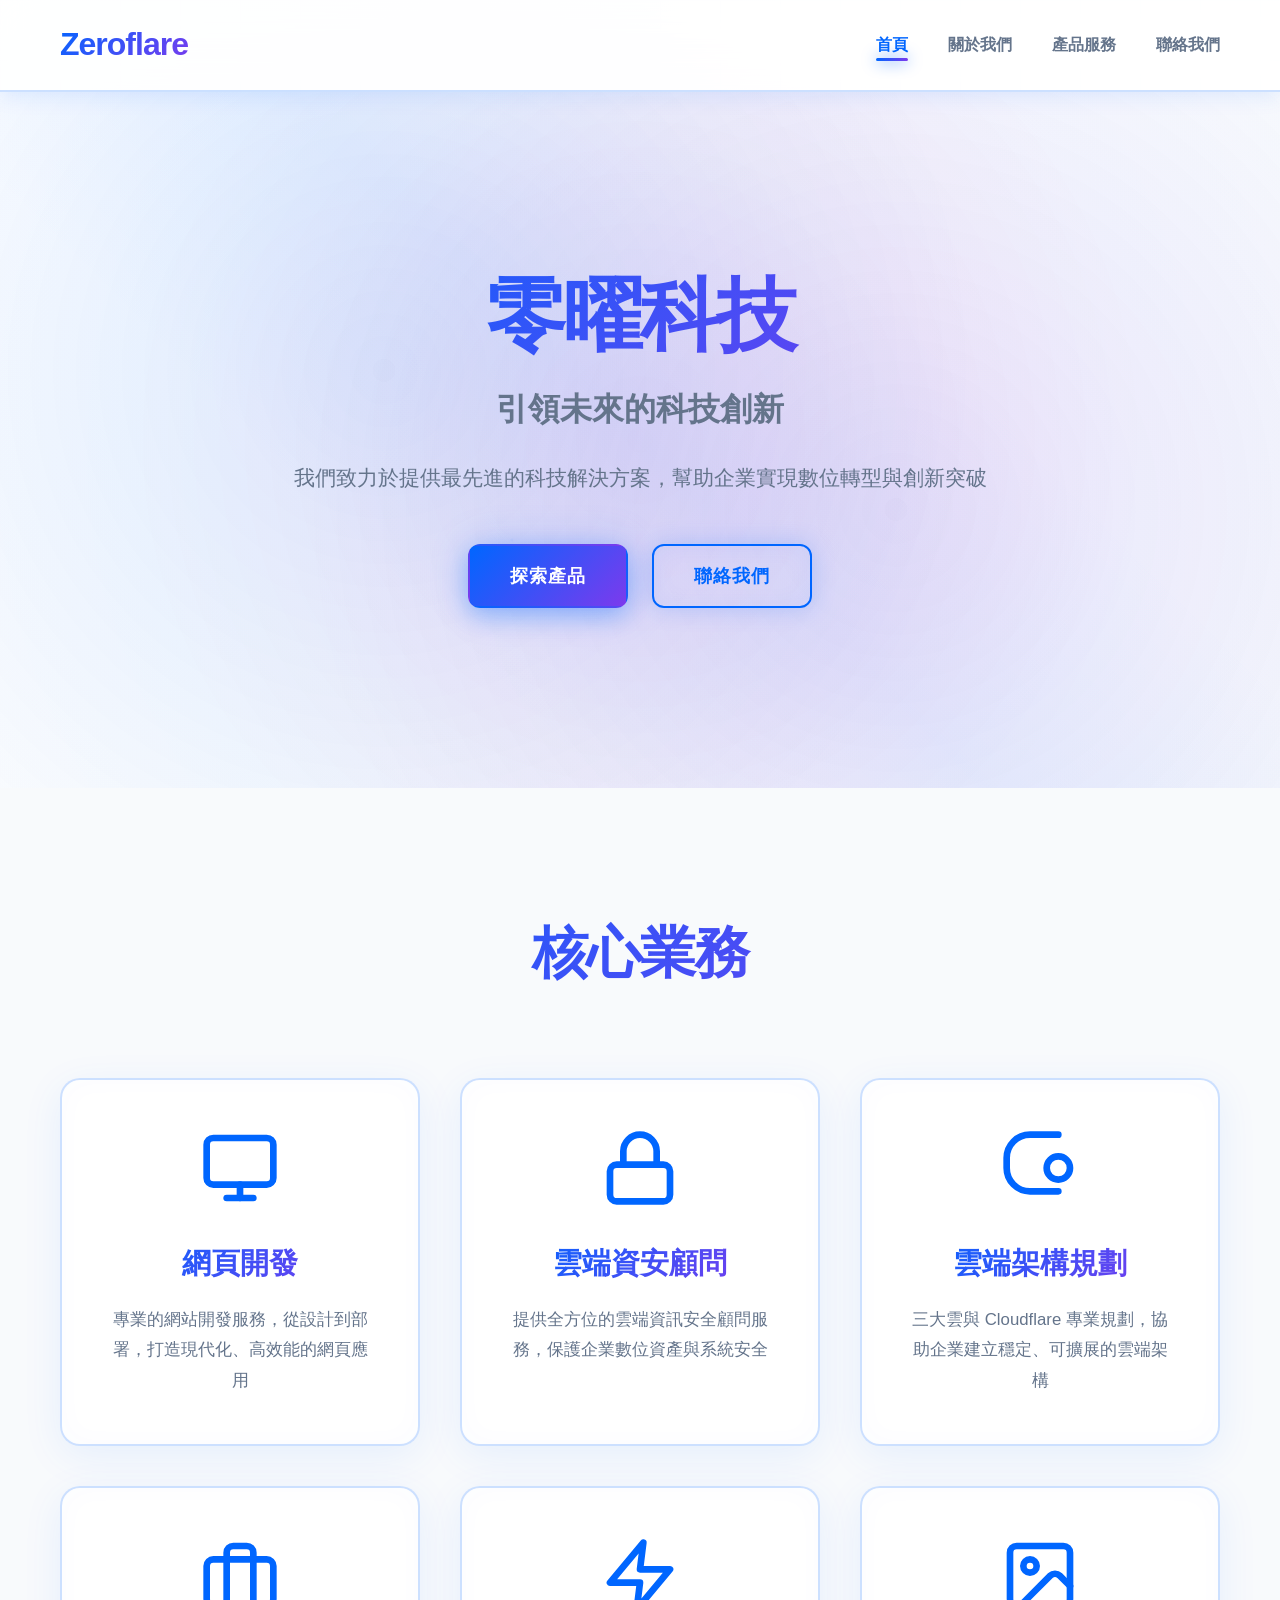
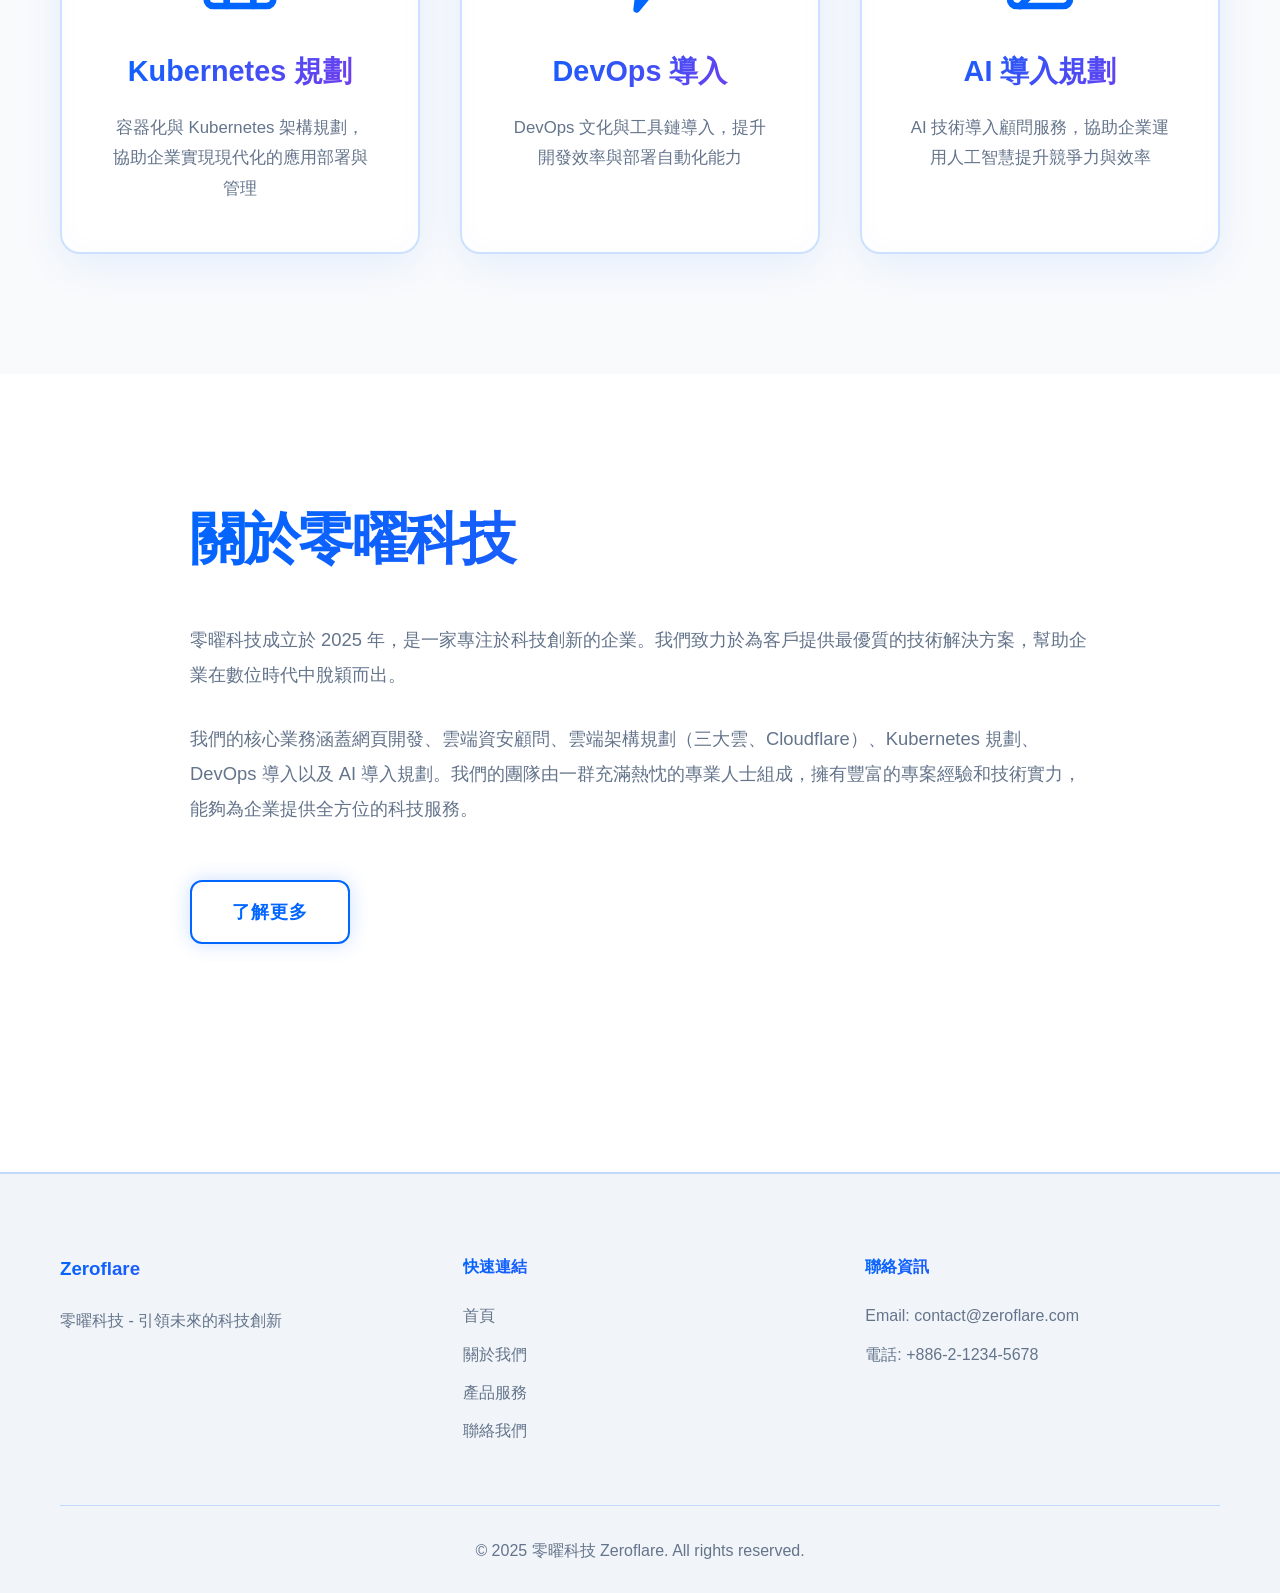
==== index.html @ 2491a90d "Update all" ====
<!DOCTYPE html>
<html lang="zh-TW">
<head>
    <meta charset="UTF-8">
    <meta name="viewport" content="width=device-width, initial-scale=1.0">
    <meta name="description" content="零曜科技 Zeroflare - 專業的科技解決方案提供商">
    <title>零曜科技 Zeroflare</title>
    <link rel="stylesheet" href="styles/main.css">
</head>
<body>
    <!-- 導航列 -->
    <nav class="navbar">
        <div class="container">
            <div class="nav-wrapper">
                <a href="index.html" class="logo">Zeroflare</a>
                <button class="mobile-menu-toggle" id="mobileMenuToggle" aria-label="選單">
                    <span></span>
                    <span></span>
                    <span></span>
                </button>
                <ul class="nav-menu" id="navMenu">
                    <li><a href="index.html" class="active">首頁</a></li>
                    <li><a href="about.html">關於我們</a></li>
                    <li><a href="products.html">產品服務</a></li>
                    <li><a href="contact.html">聯絡我們</a></li>
                </ul>
            </div>
        </div>
    </nav>

    <!-- Hero 區塊 -->
    <section class="hero">
        <div class="container">
            <div class="hero-content">
                <h1 class="hero-title">零曜科技</h1>
                <p class="hero-subtitle">引領未來的科技創新</p>
                <p class="hero-description">我們致力於提供最先進的科技解決方案，幫助企業實現數位轉型與創新突破</p>
                <div class="hero-buttons">
                    <a href="products.html" class="btn btn-primary">探索產品</a>
                    <a href="contact.html" class="btn btn-secondary">聯絡我們</a>
                </div>
            </div>
        </div>
    </section>

    <!-- 特色區塊 -->
    <section class="features">
        <div class="container">
            <h2 class="section-title">核心業務</h2>
            <div class="features-grid">
                <div class="feature-card">
                    <div class="feature-icon">
                        <svg viewBox="0 0 24 24" fill="none" stroke="currentColor" stroke-width="2" stroke-linecap="round" stroke-linejoin="round">
                            <rect x="2" y="3" width="20" height="14" rx="2" ry="2"></rect>
                            <line x1="8" y1="21" x2="16" y2="21"></line>
                            <line x1="12" y1="17" x2="12" y2="21"></line>
                        </svg>
                    </div>
                    <h3>網頁開發</h3>
                    <p>專業的網站開發服務，從設計到部署，打造現代化、高效能的網頁應用</p>
                </div>
                <div class="feature-card">
                    <div class="feature-icon">
                        <svg viewBox="0 0 24 24" fill="none" stroke="currentColor" stroke-width="2" stroke-linecap="round" stroke-linejoin="round">
                            <rect x="3" y="11" width="18" height="11" rx="2" ry="2"></rect>
                            <path d="M7 11V7a5 5 0 0 1 10 0v4"></path>
                        </svg>
                    </div>
                    <h3>雲端資安顧問</h3>
                    <p>提供全方位的雲端資訊安全顧問服務，保護企業數位資產與系統安全</p>
                </div>
                <div class="feature-card">
                    <div class="feature-icon">
                        <svg viewBox="0 0 24 24" fill="none" stroke="currentColor" stroke-width="2" stroke-linecap="round" stroke-linejoin="round">
                            <path d="M17.5 19H9a7 7 0 0 1-7-7V9a7 7 0 0 1 7-7h8.5"></path>
                            <path d="M21 12a3.5 3.5 0 1 1-7 0 3.5 3.5 0 1 1 7 0z"></path>
                        </svg>
                    </div>
                    <h3>雲端架構規劃</h3>
                    <p>三大雲與 Cloudflare 專業規劃，協助企業建立穩定、可擴展的雲端架構</p>
                </div>
                <div class="feature-card">
                    <div class="feature-icon">
                        <svg viewBox="0 0 24 24" fill="none" stroke="currentColor" stroke-width="2" stroke-linecap="round" stroke-linejoin="round">
                            <rect x="2" y="7" width="20" height="14" rx="2" ry="2"></rect>
                            <path d="M16 21V5a2 2 0 0 0-2-2h-4a2 2 0 0 0-2 2v16"></path>
                        </svg>
                    </div>
                    <h3>Kubernetes 規劃</h3>
                    <p>容器化與 Kubernetes 架構規劃，協助企業實現現代化的應用部署與管理</p>
                </div>
                <div class="feature-card">
                    <div class="feature-icon">
                        <svg viewBox="0 0 24 24" fill="none" stroke="currentColor" stroke-width="2" stroke-linecap="round" stroke-linejoin="round">
                            <path d="M13 2L3 14h9l-1 8 10-12h-9l1-8z"></path>
                        </svg>
                    </div>
                    <h3>DevOps 導入</h3>
                    <p>DevOps 文化與工具鏈導入，提升開發效率與部署自動化能力</p>
                </div>
                <div class="feature-card">
                    <div class="feature-icon">
                        <svg viewBox="0 0 24 24" fill="none" stroke="currentColor" stroke-width="2" stroke-linecap="round" stroke-linejoin="round">
                            <rect x="3" y="3" width="18" height="18" rx="2" ry="2"></rect>
                            <circle cx="9" cy="9" r="2"></circle>
                            <path d="M21 15l-3.086-3.086a2 2 0 0 0-2.828 0L6 21"></path>
                        </svg>
                    </div>
                    <h3>AI 導入規劃</h3>
                    <p>AI 技術導入顧問服務，協助企業運用人工智慧提升競爭力與效率</p>
                </div>
            </div>
        </div>
    </section>

    <!-- 關於我們預覽 -->
    <section class="about-preview">
        <div class="container">
            <div class="about-content">
                <div class="about-text">
                    <h2>關於零曜科技</h2>
                    <p>零曜科技成立於 2025 年，是一家專注於科技創新的企業。我們致力於為客戶提供最優質的技術解決方案，幫助企業在數位時代中脫穎而出。</p>
                    <p>我們的核心業務涵蓋網頁開發、雲端資安顧問、雲端架構規劃（三大雲、Cloudflare）、Kubernetes 規劃、DevOps 導入以及 AI 導入規劃。我們的團隊由一群充滿熱忱的專業人士組成，擁有豐富的專案經驗和技術實力，能夠為企業提供全方位的科技服務。</p>
                    <a href="about.html" class="btn btn-outline">了解更多</a>
                </div>
            </div>
        </div>
    </section>

    <!-- 頁尾 -->
    <footer class="footer">
        <div class="container">
            <div class="footer-content">
                <div class="footer-section">
                    <h3>Zeroflare</h3>
                    <p>零曜科技 - 引領未來的科技創新</p>
                </div>
                <div class="footer-section">
                    <h4>快速連結</h4>
                    <ul>
                        <li><a href="index.html">首頁</a></li>
                        <li><a href="about.html">關於我們</a></li>
                        <li><a href="products.html">產品服務</a></li>
                        <li><a href="contact.html">聯絡我們</a></li>
                    </ul>
                </div>
                <div class="footer-section">
                    <h4>聯絡資訊</h4>
                    <p>Email: contact@zeroflare.com</p>
                    <p>電話: +886-2-1234-5678</p>
                </div>
            </div>
            <div class="footer-bottom">
                <p>&copy; 2025 零曜科技 Zeroflare. All rights reserved.</p>
            </div>
        </div>
    </footer>

    <script src="scripts/main.js"></script>
</body>
</html>
---- styles/main.css ----
/* 重置樣式 */
* {
    margin: 0;
    padding: 0;
    box-sizing: border-box;
}

:root {
    --primary-color: #0066ff;
    --primary-dark: #0052cc;
    --secondary-color: #7c3aed;
    --accent-color: #ff006e;
    --accent-yellow: #ffb800;
    --text-color: #1e293b;
    --text-light: #64748b;
    --bg-color: #ffffff;
    --bg-light: #f8fafc;
    --bg-card: rgba(255, 255, 255, 0.9);
    --bg-dark: #f1f5f9;
    --border-color: rgba(0, 102, 255, 0.2);
    --shadow: 0 4px 6px -1px rgba(0, 102, 255, 0.1), 0 2px 4px -1px rgba(0, 102, 255, 0.06);
    --shadow-lg: 0 10px 15px -3px rgba(0, 102, 255, 0.15), 0 4px 6px -2px rgba(0, 102, 255, 0.1);
    --glow: 0 0 30px rgba(0, 102, 255, 0.3), 0 0 60px rgba(0, 102, 255, 0.2);
    --glow-purple: 0 0 30px rgba(124, 58, 237, 0.3), 0 0 60px rgba(124, 58, 237, 0.2);
}

body {
    font-family: 'Inter', -apple-system, BlinkMacSystemFont, 'Segoe UI', 'Roboto', sans-serif;
    line-height: 1.6;
    color: var(--text-color);
    background: 
        radial-gradient(circle at 20% 30%, rgba(0, 102, 255, 0.08) 0%, transparent 50%),
        radial-gradient(circle at 80% 70%, rgba(124, 58, 237, 0.08) 0%, transparent 50%),
        radial-gradient(circle at 50% 50%, rgba(255, 0, 110, 0.05) 0%, transparent 70%),
        linear-gradient(135deg, #ffffff 0%, #f8fafc 50%, #ffffff 100%);
    background-attachment: fixed;
    min-height: 100vh;
    position: relative;
    overflow-x: hidden;
}

/* 動態網格背景 */
body::before {
    content: '';
    position: fixed;
    top: 0;
    left: 0;
    width: 100%;
    height: 100%;
    background-image: 
        linear-gradient(rgba(0, 102, 255, 0.03) 1px, transparent 1px),
        linear-gradient(90deg, rgba(0, 102, 255, 0.03) 1px, transparent 1px);
    background-size: 60px 60px;
    pointer-events: none;
    z-index: 0;
    animation: gridMove 20s linear infinite;
}

@keyframes gridMove {
    0% { transform: translate(0, 0); }
    100% { transform: translate(60px, 60px); }
}

/* 粒子效果背景 */
body::after {
    content: '';
    position: fixed;
    top: 0;
    left: 0;
    width: 100%;
    height: 100%;
    background-image: 
        radial-gradient(2px 2px at 20% 30%, rgba(0, 102, 255, 0.15), transparent),
        radial-gradient(2px 2px at 60% 70%, rgba(124, 58, 237, 0.15), transparent),
        radial-gradient(1px 1px at 50% 50%, rgba(255, 0, 110, 0.1), transparent),
        radial-gradient(1px 1px at 80% 10%, rgba(0, 102, 255, 0.1), transparent),
        radial-gradient(2px 2px at 90% 60%, rgba(124, 58, 237, 0.1), transparent);
    background-size: 200% 200%;
    pointer-events: none;
    z-index: 0;
    animation: particleMove 15s ease-in-out infinite;
    opacity: 0.4;
}

@keyframes particleMove {
    0%, 100% { background-position: 0% 0%; }
    50% { background-position: 100% 100%; }
}

.container {
    max-width: 1200px;
    margin: 0 auto;
    padding: 0 20px;
    position: relative;
    z-index: 1;
}

/* 導航列 */
.navbar {
    background: rgba(255, 255, 255, 0.9);
    backdrop-filter: blur(20px);
    border-bottom: 2px solid var(--border-color);
    position: sticky;
    top: 0;
    z-index: 1000;
    box-shadow: 0 4px 20px rgba(0, 102, 255, 0.1);
}

.nav-wrapper {
    display: flex;
    justify-content: space-between;
    align-items: center;
    padding: 1.2rem 0;
}

.logo {
    font-size: 2rem;
    font-weight: 900;
    background: linear-gradient(135deg, var(--primary-color), var(--secondary-color), var(--accent-color));
    background-size: 200% 200%;
    -webkit-background-clip: text;
    -webkit-text-fill-color: transparent;
    background-clip: text;
    text-decoration: none;
    transition: all 0.3s;
    letter-spacing: -1px;
    animation: gradientShift 3s ease infinite;
}

@keyframes gradientShift {
    0%, 100% { background-position: 0% 50%; }
    50% { background-position: 100% 50%; }
}

.logo:hover {
    transform: scale(1.05);
    filter: brightness(1.2);
}

.nav-menu {
    display: flex;
    list-style: none;
    gap: 2.5rem;
}

.nav-menu a {
    color: var(--text-light);
    text-decoration: none;
    font-weight: 600;
    transition: all 0.3s;
    position: relative;
    padding: 0.5rem 0;
    font-size: 1rem;
}

.nav-menu a::before {
    content: '';
    position: absolute;
    bottom: 0;
    left: 50%;
    transform: translateX(-50%);
    width: 0;
    height: 3px;
    background: linear-gradient(90deg, var(--primary-color), var(--secondary-color));
    transition: width 0.3s;
    box-shadow: 0 0 15px var(--primary-color);
    border-radius: 2px;
}

.nav-menu a:hover,
.nav-menu a.active {
    color: var(--primary-color);
}

.nav-menu a:hover::before,
.nav-menu a.active::before {
    width: 100%;
}

.mobile-menu-toggle {
    display: none;
    flex-direction: column;
    gap: 5px;
    background: none;
    border: none;
    cursor: pointer;
    padding: 8px;
}

.mobile-menu-toggle span {
    width: 28px;
    height: 3px;
    background: linear-gradient(90deg, var(--primary-color), var(--secondary-color));
    transition: all 0.3s;
    border-radius: 2px;
}

/* Hero 區塊 */
.hero {
    background: 
        radial-gradient(circle at 30% 40%, rgba(0, 102, 255, 0.1) 0%, transparent 60%),
        radial-gradient(circle at 70% 60%, rgba(124, 58, 237, 0.1) 0%, transparent 60%),
        radial-gradient(circle at 50% 50%, rgba(255, 0, 110, 0.08) 0%, transparent 70%),
        linear-gradient(135deg, rgba(255, 255, 255, 0.98) 0%, rgba(248, 250, 252, 0.98) 100%);
    color: var(--text-color);
    padding: 180px 0;
    text-align: center;
    position: relative;
    overflow: hidden;
}

.hero::before {
    content: '';
    position: absolute;
    top: -50%;
    left: -50%;
    width: 200%;
    height: 200%;
    background: radial-gradient(circle, rgba(0, 102, 255, 0.05) 0%, transparent 70%);
    animation: rotate 25s linear infinite;
}

.hero::after {
    content: '';
    position: absolute;
    top: 0;
    left: 0;
    right: 0;
    bottom: 0;
    background: linear-gradient(45deg, transparent 30%, rgba(0, 102, 255, 0.05) 50%, transparent 70%);
    animation: shine 4s infinite;
    pointer-events: none;
}

@keyframes rotate {
    from { transform: rotate(0deg); }
    to { transform: rotate(360deg); }
}

@keyframes shine {
    0% { transform: translateX(-100%) translateY(-100%); }
    100% { transform: translateX(100%) translateY(100%); }
}

.hero-content {
    max-width: 900px;
    margin: 0 auto;
    position: relative;
    z-index: 1;
}

.hero-title {
    font-size: 5rem;
    font-weight: 900;
    margin-bottom: 1.5rem;
    background: linear-gradient(135deg, #0066ff, #7c3aed, #ff006e, #ffb800);
    background-size: 300% 300%;
    -webkit-background-clip: text;
    -webkit-text-fill-color: transparent;
    background-clip: text;
    animation: fadeInUp 0.8s ease-out, gradientShift 4s ease infinite;
    letter-spacing: -3px;
    line-height: 1.1;
}

.hero-subtitle {
    font-size: 2rem;
    margin-bottom: 1.5rem;
    color: var(--text-light);
    animation: fadeInUp 0.8s ease-out 0.2s both;
    font-weight: 600;
}

.hero-description {
    font-size: 1.3rem;
    margin-bottom: 3rem;
    color: var(--text-light);
    animation: fadeInUp 0.8s ease-out 0.4s both;
    line-height: 1.8;
}

.hero-buttons {
    display: flex;
    gap: 1.5rem;
    justify-content: center;
    flex-wrap: wrap;
    animation: fadeInUp 0.8s ease-out 0.6s both;
}

/* 按鈕樣式 */
.btn {
    display: inline-block;
    padding: 16px 40px;
    border-radius: 12px;
    text-decoration: none;
    font-weight: 700;
    font-size: 1.1rem;
    transition: all 0.4s cubic-bezier(0.175, 0.885, 0.32, 1.275);
    border: 2px solid transparent;
    position: relative;
    overflow: hidden;
    text-transform: uppercase;
    letter-spacing: 1px;
}

.btn::before {
    content: '';
    position: absolute;
    top: 0;
    left: -100%;
    width: 100%;
    height: 100%;
    background: linear-gradient(90deg, transparent, rgba(255, 255, 255, 0.4), transparent);
    transition: left 0.6s;
}

.btn:hover::before {
    left: 100%;
}

.btn-primary {
    background: linear-gradient(135deg, var(--primary-color), var(--secondary-color));
    color: white;
    box-shadow: 0 8px 25px rgba(0, 102, 255, 0.3),
                0 0 40px rgba(0, 102, 255, 0.2);
}

.btn-primary:hover {
    transform: translateY(-5px) scale(1.05);
    box-shadow: 0 15px 40px rgba(0, 102, 255, 0.4),
                0 0 60px rgba(0, 102, 255, 0.3);
    filter: brightness(1.1);
}

.btn-secondary {
    background: transparent;
    color: var(--primary-color);
    border: 2px solid var(--primary-color);
    box-shadow: 0 0 25px rgba(0, 102, 255, 0.2),
                inset 0 0 25px rgba(0, 102, 255, 0.05);
}

.btn-secondary:hover {
    background: rgba(0, 102, 255, 0.1);
    box-shadow: 0 0 40px rgba(0, 102, 255, 0.4),
                inset 0 0 30px rgba(0, 102, 255, 0.1);
    transform: translateY(-5px) scale(1.05);
}

.btn-outline {
    background: transparent;
    color: var(--primary-color);
    border: 2px solid var(--primary-color);
    box-shadow: 0 0 20px rgba(0, 102, 255, 0.2);
}

.btn-outline:hover {
    background: linear-gradient(135deg, var(--primary-color), var(--secondary-color));
    color: white;
    box-shadow: 0 0 35px rgba(0, 102, 255, 0.4);
    transform: translateY(-5px) scale(1.05);
}

/* 特色區塊 */
.features {
    padding: 120px 0;
    background: var(--bg-light);
    position: relative;
}

.section-title {
    text-align: center;
    font-size: 3.5rem;
    margin-bottom: 5rem;
    background: linear-gradient(135deg, var(--primary-color), var(--secondary-color), var(--accent-color));
    background-size: 200% 200%;
    -webkit-background-clip: text;
    -webkit-text-fill-color: transparent;
    background-clip: text;
    font-weight: 900;
    animation: gradientShift 4s ease infinite;
    letter-spacing: -2px;
}

.features-grid {
    display: grid;
    grid-template-columns: repeat(auto-fit, minmax(280px, 1fr));
    gap: 2.5rem;
}

.feature-card {
    background: var(--bg-card);
    backdrop-filter: blur(15px);
    padding: 3rem;
    border-radius: 20px;
    text-align: center;
    border: 2px solid var(--border-color);
    box-shadow: 0 10px 40px rgba(0, 102, 255, 0.08),
                inset 0 0 30px rgba(0, 102, 255, 0.02);
    transition: all 0.5s cubic-bezier(0.175, 0.885, 0.32, 1.275);
    position: relative;
    overflow: hidden;
}

.feature-card::before {
    content: '';
    position: absolute;
    top: 0;
    left: 0;
    right: 0;
    height: 4px;
    background: linear-gradient(90deg, var(--primary-color), var(--secondary-color), var(--accent-color));
    background-size: 200% 100%;
    transform: scaleX(0);
    transition: transform 0.5s;
    animation: gradientShift 3s ease infinite;
}

.feature-card::after {
    content: '';
    position: absolute;
    top: -50%;
    left: -50%;
    width: 200%;
    height: 200%;
    background: radial-gradient(circle, rgba(0, 102, 255, 0.05) 0%, transparent 70%);
    opacity: 0;
    transition: opacity 0.5s;
}

.feature-card:hover::before {
    transform: scaleX(1);
}

.feature-card:hover::after {
    opacity: 1;
}

.feature-card:hover {
    transform: translateY(-15px) scale(1.02);
    box-shadow: 0 20px 60px rgba(0, 102, 255, 0.2),
                inset 0 0 40px rgba(0, 102, 255, 0.05);
    border-color: var(--primary-color);
}

.feature-icon {
    width: 80px;
    height: 80px;
    margin: 0 auto 2rem;
    display: flex;
    align-items: center;
    justify-content: center;
    animation: float 4s ease-in-out infinite;
}

.feature-icon svg {
    width: 100%;
    height: 100%;
    transition: all 0.3s;
    color: var(--primary-color);
}

.feature-card:hover .feature-icon svg {
    transform: scale(1.1) rotate(5deg);
    filter: drop-shadow(0 0 15px currentColor);
}

@keyframes float {
    0%, 100% { transform: translateY(0px) rotate(0deg); }
    50% { transform: translateY(-15px) rotate(5deg); }
}

.feature-card h3 {
    font-size: 1.8rem;
    margin-bottom: 1.2rem;
    background: linear-gradient(135deg, var(--primary-color), var(--secondary-color));
    -webkit-background-clip: text;
    -webkit-text-fill-color: transparent;
    background-clip: text;
    font-weight: 800;
}

.feature-card p {
    color: var(--text-light);
    line-height: 1.8;
    font-size: 1.05rem;
}

/* 關於我們預覽 */
.about-preview {
    padding: 120px 0;
    background: var(--bg-color);
    position: relative;
}

.about-content {
    max-width: 900px;
    margin: 0 auto;
}

.about-text h2 {
    font-size: 3.5rem;
    margin-bottom: 2.5rem;
    background: linear-gradient(135deg, var(--primary-color), var(--secondary-color));
    background-size: 200% 200%;
    -webkit-background-clip: text;
    -webkit-text-fill-color: transparent;
    background-clip: text;
    font-weight: 900;
    animation: gradientShift 4s ease infinite;
    letter-spacing: -2px;
}

.about-text p {
    margin-bottom: 1.8rem;
    color: var(--text-light);
    line-height: 1.9;
    font-size: 1.15rem;
}

.about-text .btn {
    margin-top: 1.5rem;
}

/* 頁尾 */
.footer {
    background: var(--bg-dark);
    backdrop-filter: blur(20px);
    color: var(--text-color);
    padding: 80px 0 30px;
    margin-top: 100px;
    border-top: 2px solid var(--border-color);
}

.footer-content {
    display: grid;
    grid-template-columns: repeat(auto-fit, minmax(250px, 1fr));
    gap: 3rem;
    margin-bottom: 3rem;
}

.footer-section h3,
.footer-section h4 {
    margin-bottom: 1.5rem;
    background: linear-gradient(135deg, var(--primary-color), var(--secondary-color));
    -webkit-background-clip: text;
    -webkit-text-fill-color: transparent;
    background-clip: text;
    font-weight: 800;
}

.footer-section p {
    color: var(--text-light);
    margin-bottom: 0.8rem;
}

.footer-section ul {
    list-style: none;
}

.footer-section ul li {
    margin-bottom: 0.8rem;
}

.footer-section a {
    color: var(--text-light);
    text-decoration: none;
    transition: all 0.3s;
    display: inline-block;
}

.footer-section a:hover {
    color: var(--primary-color);
    transform: translateX(5px);
}

.footer-bottom {
    text-align: center;
    padding-top: 2rem;
    border-top: 1px solid var(--border-color);
    color: var(--text-light);
}

/* 動畫 */
@keyframes fadeInUp {
    from {
        opacity: 0;
        transform: translateY(40px);
    }
    to {
        opacity: 1;
        transform: translateY(0);
    }
}

/* 頁面標題區塊 */
.page-header {
    background: 
        radial-gradient(circle at 30% 40%, rgba(0, 102, 255, 0.1) 0%, transparent 60%),
        radial-gradient(circle at 70% 60%, rgba(124, 58, 237, 0.1) 0%, transparent 60%),
        linear-gradient(135deg, rgba(255, 255, 255, 0.98) 0%, rgba(248, 250, 252, 0.98) 100%);
    color: var(--text-color);
    padding: 150px 0;
    text-align: center;
    position: relative;
    overflow: hidden;
}

.page-header::before {
    content: '';
    position: absolute;
    top: 0;
    left: 0;
    right: 0;
    bottom: 0;
    background: linear-gradient(45deg, transparent 30%, rgba(0, 102, 255, 0.08) 50%, transparent 70%);
    animation: shine 4s infinite;
}

.page-header h1 {
    font-size: 4rem;
    margin-bottom: 1.5rem;
    background: linear-gradient(135deg, var(--primary-color), var(--secondary-color), var(--accent-color));
    background-size: 200% 200%;
    -webkit-background-clip: text;
    -webkit-text-fill-color: transparent;
    background-clip: text;
    font-weight: 900;
    position: relative;
    z-index: 1;
    animation: gradientShift 4s ease infinite;
    letter-spacing: -2px;
}

.page-header p {
    font-size: 1.5rem;
    color: var(--text-light);
    position: relative;
    z-index: 1;
}

/* 頁面內容區塊 */
.page-content {
    padding: 120px 0;
    background: var(--bg-color);
}

.content-section {
    margin-bottom: 5rem;
}

.content-section h2 {
    font-size: 3.2rem;
    margin-bottom: 2rem;
    background: linear-gradient(135deg, var(--primary-color), var(--secondary-color));
    background-size: 200% 200%;
    -webkit-background-clip: text;
    -webkit-text-fill-color: transparent;
    background-clip: text;
    font-weight: 900;
    animation: gradientShift 4s ease infinite;
    letter-spacing: -1px;
}

.content-section p {
    color: var(--text-light);
    line-height: 1.9;
    font-size: 1.15rem;
    margin-bottom: 1.2rem;
}

/* 價值觀網格 */
.values-grid {
    display: grid;
    grid-template-columns: repeat(auto-fit, minmax(220px, 1fr));
    gap: 2.5rem;
    margin-top: 3rem;
}

.value-item {
    background: var(--bg-card);
    backdrop-filter: blur(15px);
    padding: 2.5rem;
    border-radius: 20px;
    text-align: center;
    border: 2px solid var(--border-color);
    transition: all 0.4s;
    box-shadow: 0 8px 30px rgba(0, 102, 255, 0.08);
}

.value-item:hover {
    transform: translateY(-10px);
    box-shadow: 0 15px 50px rgba(0, 102, 255, 0.15);
    border-color: var(--primary-color);
}

.value-item h3 {
    font-size: 1.6rem;
    margin-bottom: 1.2rem;
    background: linear-gradient(135deg, var(--primary-color), var(--secondary-color));
    -webkit-background-clip: text;
    -webkit-text-fill-color: transparent;
    background-clip: text;
    font-weight: 800;
}

.value-item p {
    color: var(--text-light);
}

/* 產品網格 */
.products-grid {
    display: grid;
    grid-template-columns: repeat(auto-fit, minmax(340px, 1fr));
    gap: 2.5rem;
}

.product-card {
    background: var(--bg-card);
    backdrop-filter: blur(15px);
    padding: 3rem;
    border-radius: 20px;
    border: 2px solid var(--border-color);
    box-shadow: 0 10px 40px rgba(0, 102, 255, 0.08),
                inset 0 0 30px rgba(0, 102, 255, 0.02);
    transition: all 0.5s cubic-bezier(0.175, 0.885, 0.32, 1.275);
    position: relative;
    overflow: hidden;
}

.product-card::before {
    content: '';
    position: absolute;
    top: 0;
    left: 0;
    right: 0;
    height: 4px;
    background: linear-gradient(90deg, var(--primary-color), var(--secondary-color), var(--accent-color));
    background-size: 200% 100%;
    transform: scaleX(0);
    transition: transform 0.5s;
    animation: gradientShift 3s ease infinite;
}

.product-card:hover::before {
    transform: scaleX(1);
}

.product-card:hover {
    transform: translateY(-15px) scale(1.02);
    box-shadow: 0 20px 60px rgba(0, 102, 255, 0.2),
                inset 0 0 40px rgba(0, 102, 255, 0.05);
    border-color: var(--primary-color);
}

.product-icon {
    width: 80px;
    height: 80px;
    margin: 0 auto 2rem;
    display: flex;
    align-items: center;
    justify-content: center;
    animation: float 4s ease-in-out infinite;
}

.product-icon svg {
    width: 100%;
    height: 100%;
    transition: all 0.3s;
    color: var(--primary-color);
}

.product-card:hover .product-icon svg {
    transform: scale(1.1) rotate(5deg);
    filter: drop-shadow(0 0 15px currentColor);
}

.product-card h2 {
    font-size: 2.1rem;
    margin-bottom: 1.2rem;
    background: linear-gradient(135deg, var(--primary-color), var(--secondary-color));
    -webkit-background-clip: text;
    -webkit-text-fill-color: transparent;
    background-clip: text;
    font-weight: 800;
}

.product-card p {
    color: var(--text-light);
    line-height: 1.9;
    margin-bottom: 2rem;
    font-size: 1.05rem;
}

.product-features {
    list-style: none;
    padding: 0;
}

.product-features li {
    color: var(--text-light);
    padding: 0.8rem 0;
    padding-left: 2.5rem;
    position: relative;
    transition: all 0.3s;
    font-size: 1.05rem;
}

.product-features li:hover {
    color: var(--primary-color);
    padding-left: 3rem;
}

.product-features li::before {
    content: '✓';
    position: absolute;
    left: 0;
    color: var(--primary-color);
    font-weight: bold;
    font-size: 1.3rem;
}

/* CTA 區塊 */
.cta-section {
    background: 
        radial-gradient(circle at 30% 40%, rgba(0, 102, 255, 0.12) 0%, transparent 60%),
        radial-gradient(circle at 70% 60%, rgba(124, 58, 237, 0.12) 0%, transparent 60%),
        linear-gradient(135deg, rgba(255, 255, 255, 0.98) 0%, rgba(248, 250, 252, 0.98) 100%);
    color: var(--text-color);
    padding: 120px 0;
    text-align: center;
    position: relative;
    overflow: hidden;
}

.cta-section::before {
    content: '';
    position: absolute;
    top: 0;
    left: 0;
    right: 0;
    bottom: 0;
    background: linear-gradient(45deg, transparent 30%, rgba(0, 102, 255, 0.08) 50%, transparent 70%);
    animation: shine 4s infinite;
}

.cta-section h2 {
    font-size: 3.5rem;
    margin-bottom: 1.5rem;
    background: linear-gradient(135deg, var(--primary-color), var(--secondary-color), var(--accent-color));
    background-size: 200% 200%;
    -webkit-background-clip: text;
    -webkit-text-fill-color: transparent;
    background-clip: text;
    font-weight: 900;
    position: relative;
    z-index: 1;
    animation: gradientShift 4s ease infinite;
    letter-spacing: -2px;
}

.cta-section p {
    font-size: 1.4rem;
    margin-bottom: 3rem;
    color: var(--text-light);
    position: relative;
    z-index: 1;
}

/* 聯絡表單 */
.contact-wrapper {
    max-width: 800px;
    margin: 4rem auto 0;
}

.contact-info h2 {
    font-size: 2.5rem;
    margin-bottom: 2.5rem;
    background: linear-gradient(135deg, var(--primary-color), var(--secondary-color));
    background-size: 200% 200%;
    -webkit-background-clip: text;
    -webkit-text-fill-color: transparent;
    background-clip: text;
    font-weight: 900;
    animation: gradientShift 4s ease infinite;
}

.info-item {
    margin-bottom: 2rem;
    padding: 2rem;
    background: var(--bg-card);
    backdrop-filter: blur(15px);
    border-radius: 16px;
    border: 2px solid var(--border-color);
    transition: all 0.4s;
    box-shadow: 0 8px 30px rgba(0, 102, 255, 0.08);
}

.info-item:hover {
    border-color: var(--primary-color);
    box-shadow: 0 12px 40px rgba(0, 102, 255, 0.15);
    transform: translateX(5px);
}

.info-item h3 {
    font-size: 1.4rem;
    margin-bottom: 0.8rem;
    background: linear-gradient(135deg, var(--primary-color), var(--secondary-color));
    -webkit-background-clip: text;
    -webkit-text-fill-color: transparent;
    background-clip: text;
    font-weight: 800;
}

.info-item p {
    color: var(--text-light);
    margin-bottom: 0.5rem;
}

.info-item a {
    color: var(--primary-color);
    text-decoration: none;
    transition: all 0.3s;
}

.info-item a:hover {
    color: var(--secondary-color);
}

.contact-form-wrapper h2 {
    font-size: 2.5rem;
    margin-bottom: 2.5rem;
    background: linear-gradient(135deg, var(--primary-color), var(--secondary-color));
    background-size: 200% 200%;
    -webkit-background-clip: text;
    -webkit-text-fill-color: transparent;
    background-clip: text;
    font-weight: 900;
    animation: gradientShift 4s ease infinite;
}

.contact-form {
    background: var(--bg-card);
    backdrop-filter: blur(15px);
    padding: 3rem;
    border-radius: 20px;
    border: 2px solid var(--border-color);
    box-shadow: 0 10px 40px rgba(0, 102, 255, 0.08);
}

.form-group {
    margin-bottom: 2rem;
}

.form-group label {
    display: block;
    margin-bottom: 0.8rem;
    background: linear-gradient(135deg, var(--primary-color), var(--secondary-color));
    -webkit-background-clip: text;
    -webkit-text-fill-color: transparent;
    background-clip: text;
    font-weight: 700;
    font-size: 1.05rem;
}

.form-group input,
.form-group textarea {
    width: 100%;
    padding: 16px;
    background: var(--bg-light);
    border: 2px solid var(--border-color);
    border-radius: 12px;
    font-size: 1rem;
    font-family: inherit;
    color: var(--text-color);
    transition: all 0.3s;
}

.form-group input:focus,
.form-group textarea:focus {
    outline: none;
    border-color: var(--primary-color);
    box-shadow: 0 0 30px rgba(0, 102, 255, 0.2),
                inset 0 0 20px rgba(0, 102, 255, 0.05);
    background: white;
}

.form-group textarea {
    resize: vertical;
    min-height: 140px;
}

.contact-form .btn {
    width: 100%;
    text-align: center;
}

/* 響應式設計 */
@media (max-width: 768px) {
    .mobile-menu-toggle {
        display: flex;
    }

    .nav-menu {
        position: fixed;
        left: -100%;
        top: 70px;
        flex-direction: column;
        background: rgba(255, 255, 255, 0.98);
        backdrop-filter: blur(20px);
        width: 100%;
        text-align: center;
        transition: 0.3s;
        box-shadow: 0 10px 40px rgba(0, 102, 255, 0.15);
        padding: 2rem 0;
        gap: 1.5rem;
        border-top: 2px solid var(--border-color);
    }

    .nav-menu.active {
        left: 0;
    }

    .hero-title {
        font-size: 3rem;
    }

    .hero-subtitle {
        font-size: 1.4rem;
    }

    .section-title {
        font-size: 2.5rem;
    }

    .features-grid {
        grid-template-columns: 1fr;
    }

    .page-header h1 {
        font-size: 2.5rem;
    }

    .page-header p {
        font-size: 1.1rem;
    }

    .content-section h2 {
        font-size: 2.2rem;
    }

    .values-grid {
        grid-template-columns: 1fr;
    }

    .products-grid {
        grid-template-columns: 1fr;
    }

    .cta-section h2 {
        font-size: 2.2rem;
    }
}
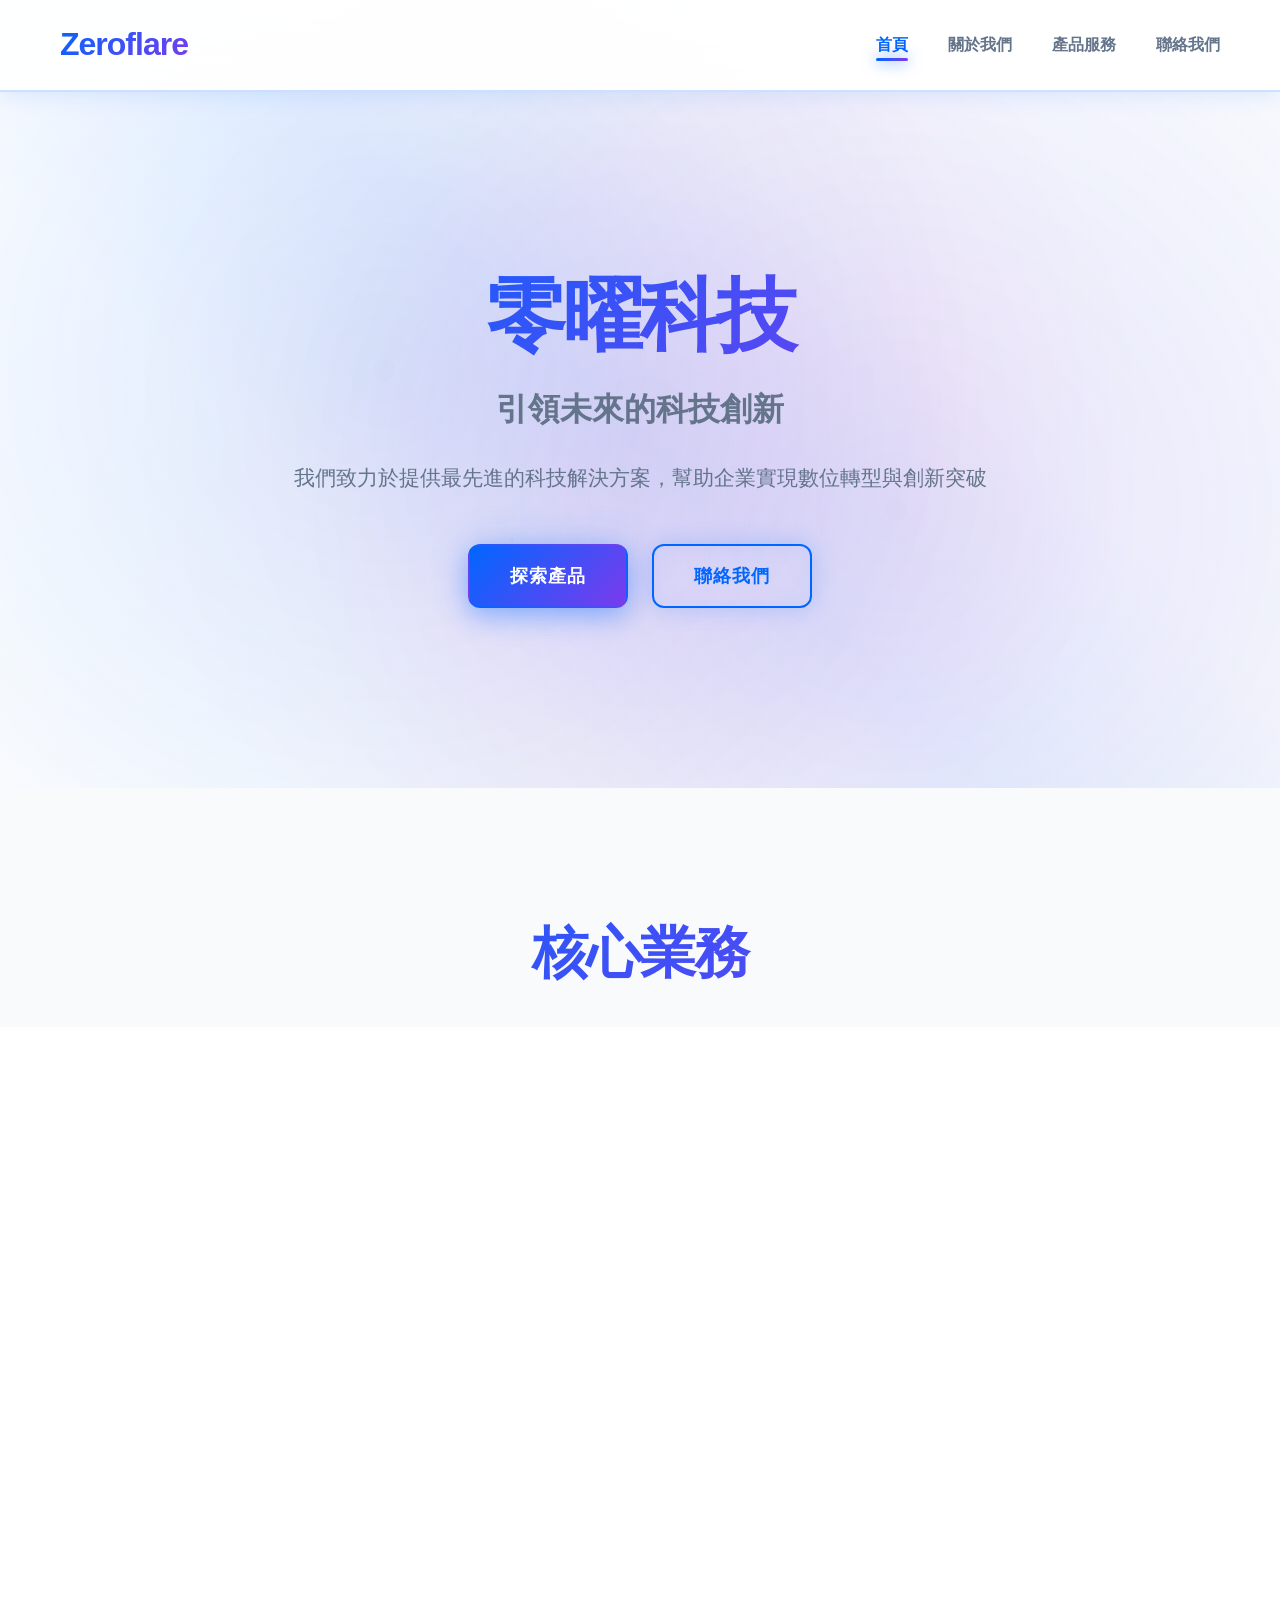
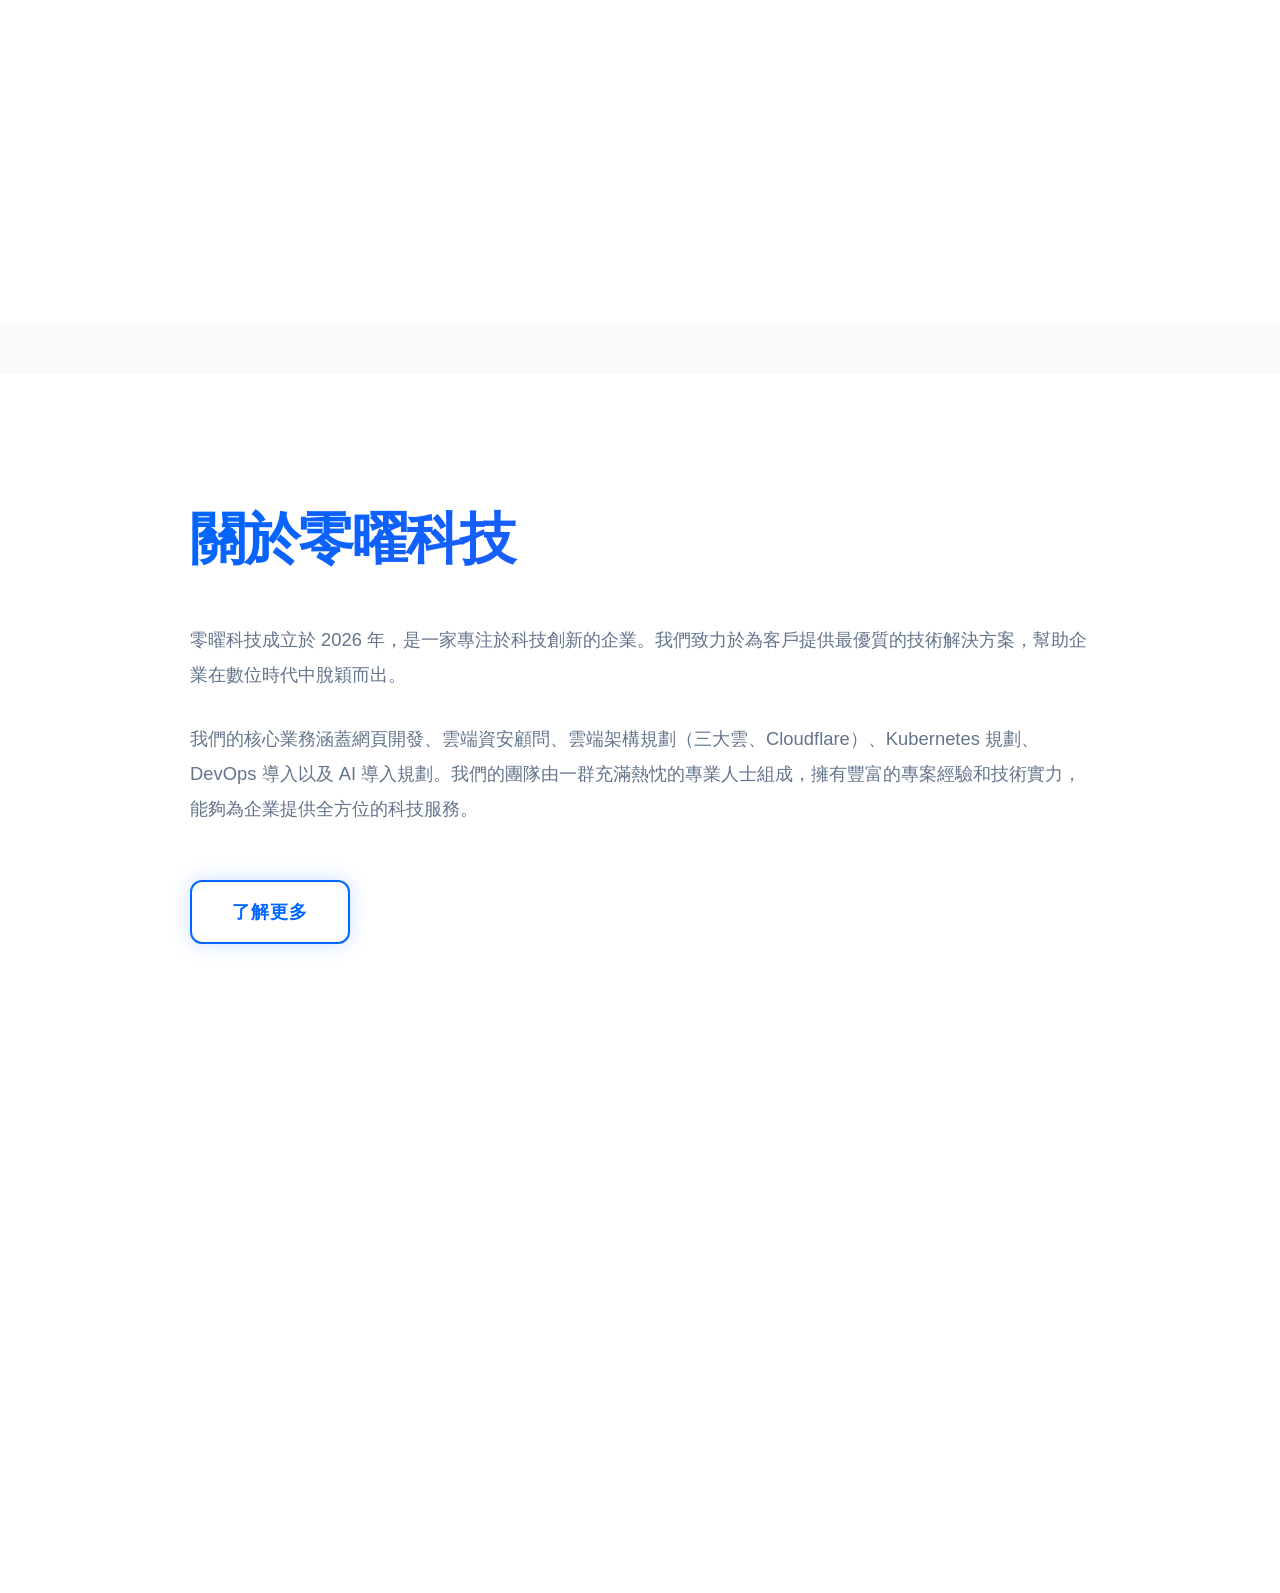
==== commit 2e888cb7: "Update all" ====
--- a/index.html
+++ b/index.html
@@ -119,7 +119,7 @@
             <div class="about-content">
                 <div class="about-text">
                     <h2>關於零曜科技</h2>
-                    <p>零曜科技成立於 2025 年，是一家專注於科技創新的企業。我們致力於為客戶提供最優質的技術解決方案，幫助企業在數位時代中脫穎而出。</p>
+                    <p>零曜科技成立於 2026 年，是一家專注於科技創新的企業。我們致力於為客戶提供最優質的技術解決方案，幫助企業在數位時代中脫穎而出。</p>
                     <p>我們的核心業務涵蓋網頁開發、雲端資安顧問、雲端架構規劃（三大雲、Cloudflare）、Kubernetes 規劃、DevOps 導入以及 AI 導入規劃。我們的團隊由一群充滿熱忱的專業人士組成，擁有豐富的專案經驗和技術實力，能夠為企業提供全方位的科技服務。</p>
                     <a href="about.html" class="btn btn-outline">了解更多</a>
                 </div>
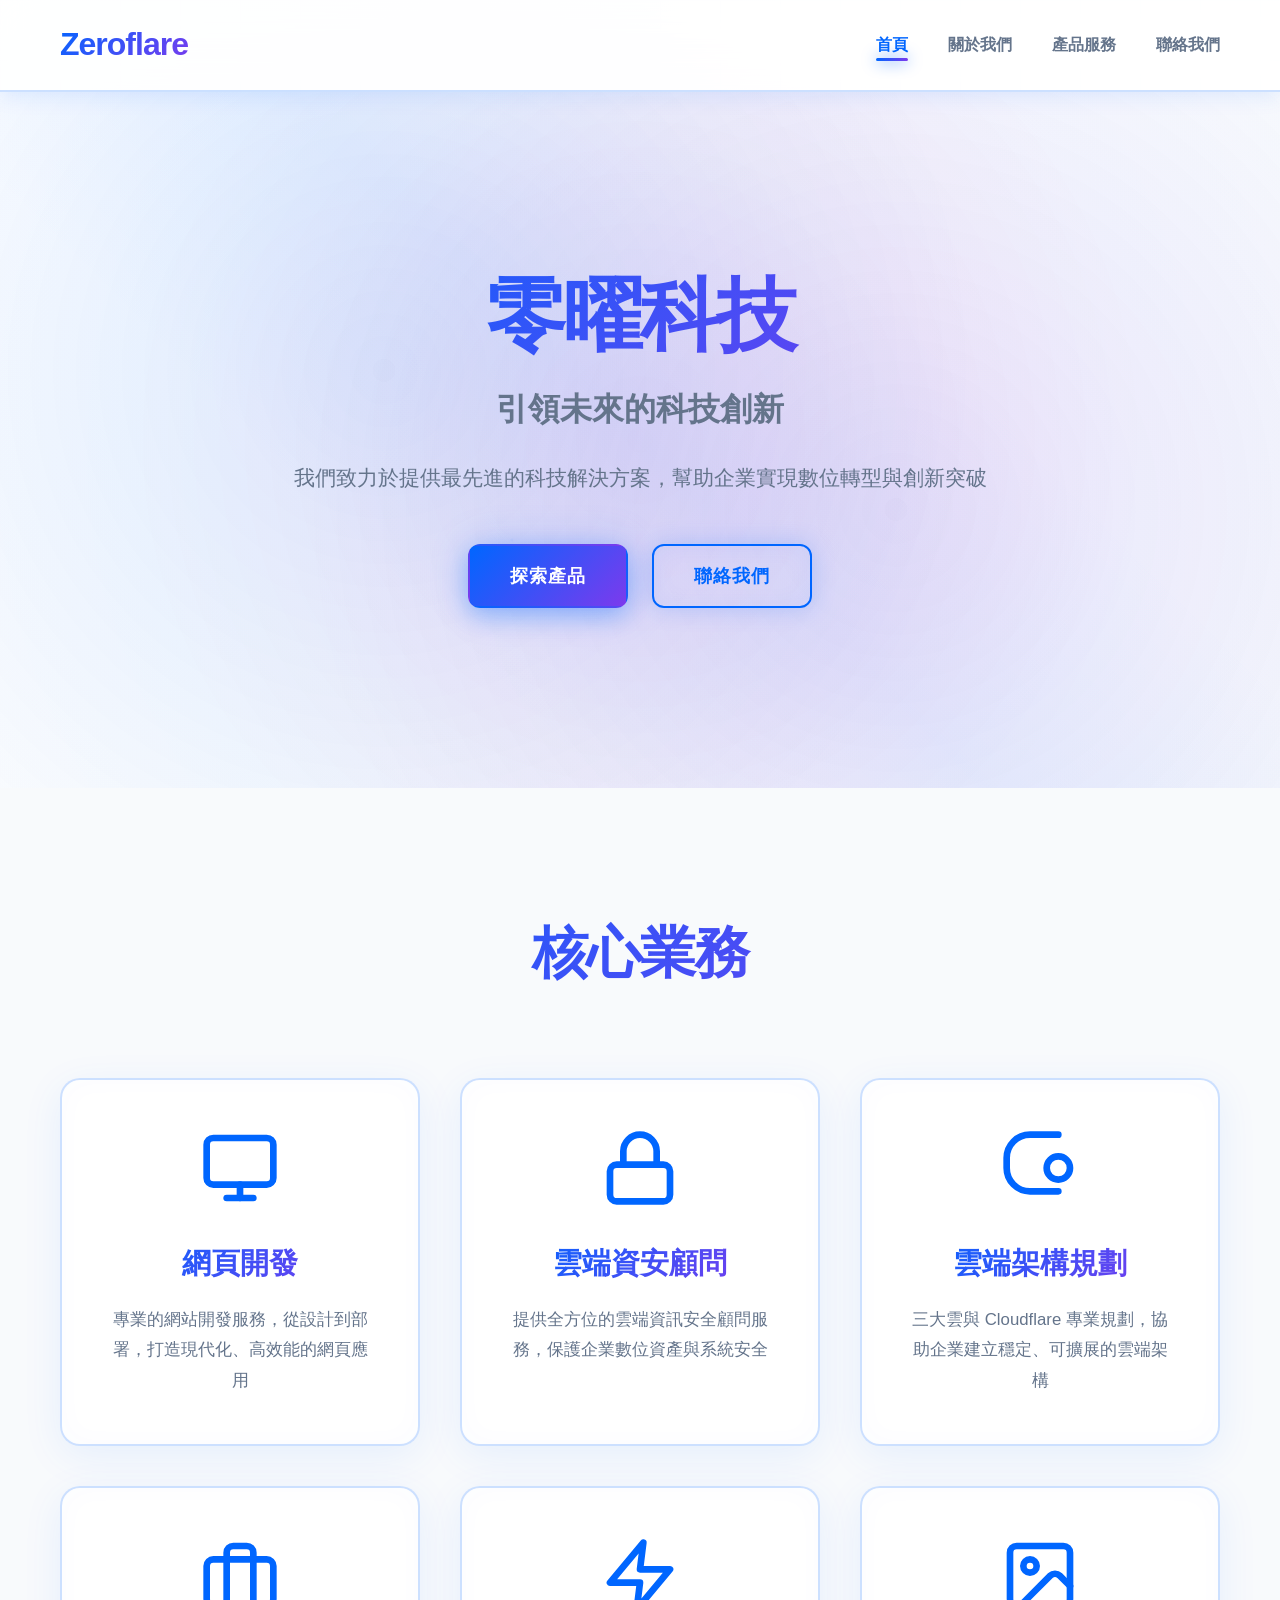
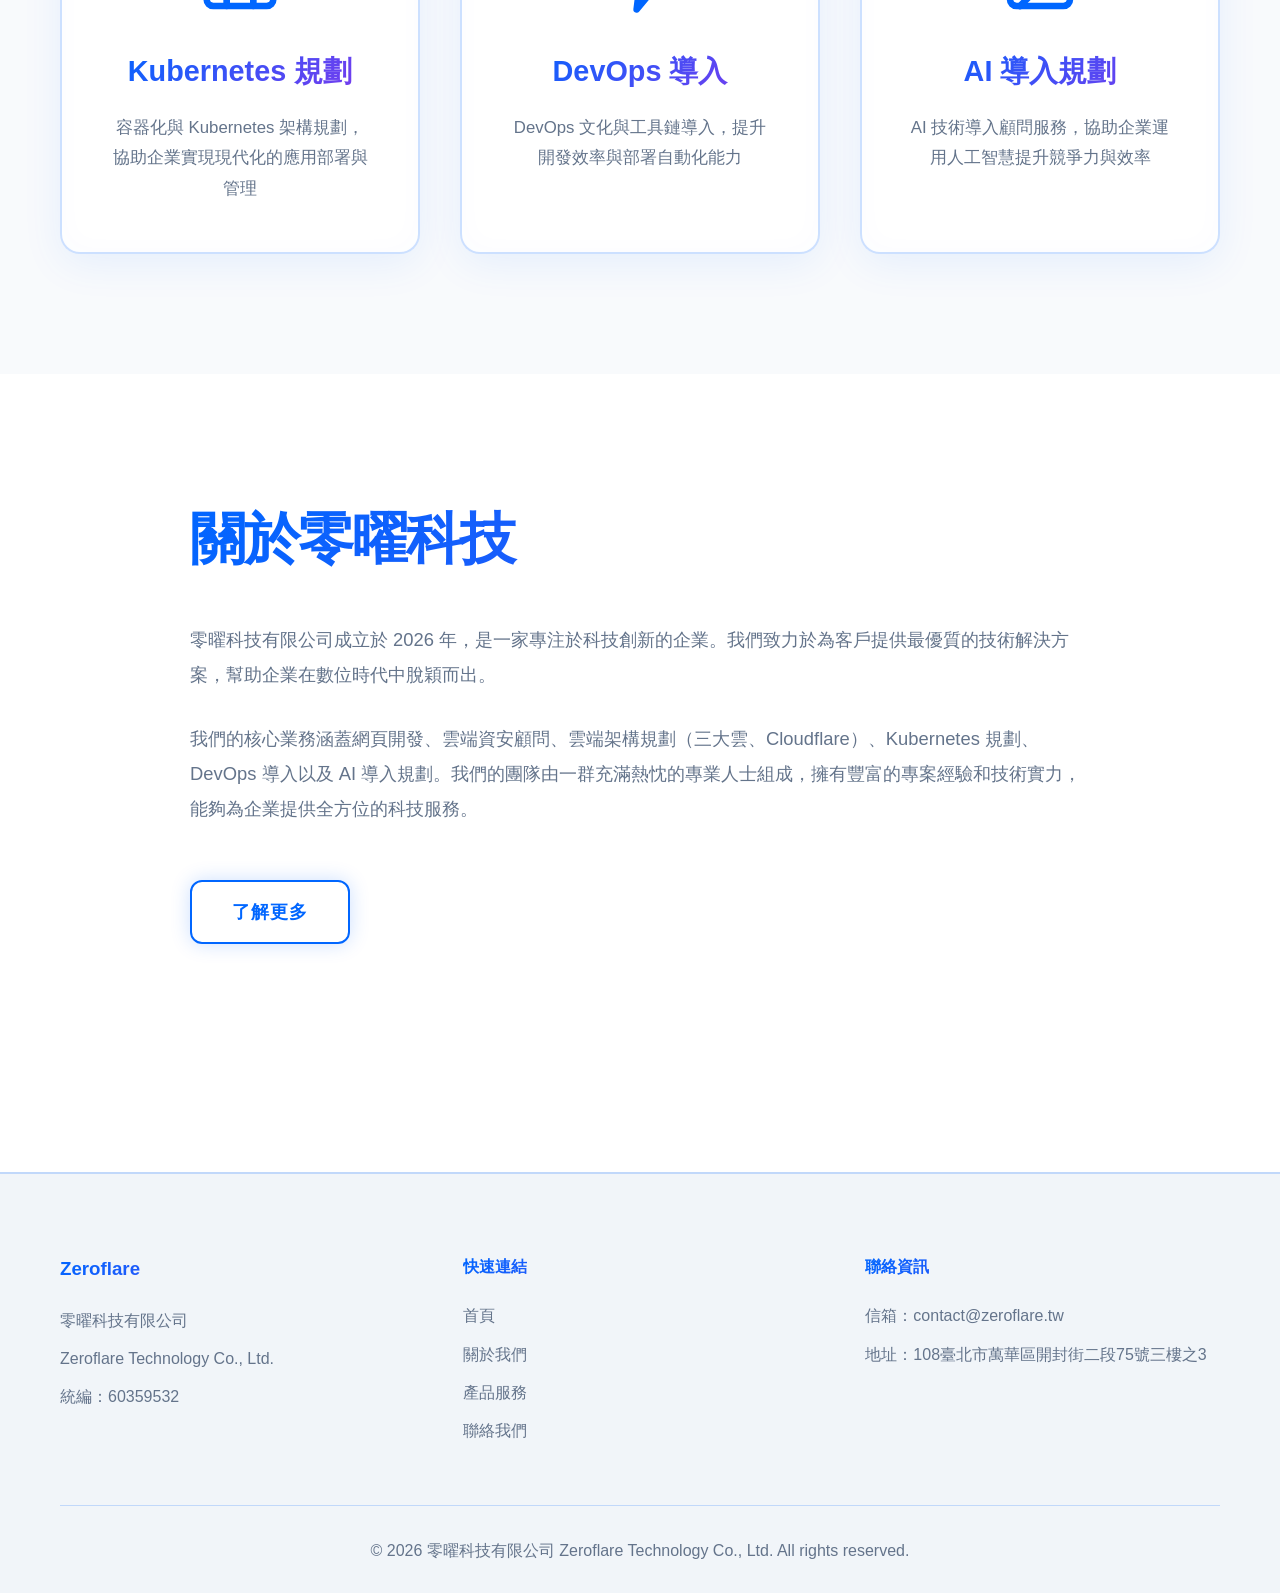
==== commit d7f69b58: "Update content" ====
--- a/index.html
+++ b/index.html
@@ -119,7 +119,7 @@
             <div class="about-content">
                 <div class="about-text">
                     <h2>關於零曜科技</h2>
-                    <p>零曜科技成立於 2026 年，是一家專注於科技創新的企業。我們致力於為客戶提供最優質的技術解決方案，幫助企業在數位時代中脫穎而出。</p>
+                    <p>零曜科技有限公司成立於 2026 年，是一家專注於科技創新的企業。我們致力於為客戶提供最優質的技術解決方案，幫助企業在數位時代中脫穎而出。</p>
                     <p>我們的核心業務涵蓋網頁開發、雲端資安顧問、雲端架構規劃（三大雲、Cloudflare）、Kubernetes 規劃、DevOps 導入以及 AI 導入規劃。我們的團隊由一群充滿熱忱的專業人士組成，擁有豐富的專案經驗和技術實力，能夠為企業提供全方位的科技服務。</p>
                     <a href="about.html" class="btn btn-outline">了解更多</a>
                 </div>
@@ -133,7 +133,9 @@
             <div class="footer-content">
                 <div class="footer-section">
                     <h3>Zeroflare</h3>
-                    <p>零曜科技 - 引領未來的科技創新</p>
+                    <p>零曜科技有限公司</p>
+                    <p>Zeroflare Technology Co., Ltd.</p>
+                    <p>統編：60359532</p>
                 </div>
                 <div class="footer-section">
                     <h4>快速連結</h4>
@@ -146,12 +148,12 @@
                 </div>
                 <div class="footer-section">
                     <h4>聯絡資訊</h4>
-                    <p>Email: contact@zeroflare.com</p>
-                    <p>電話: +886-2-1234-5678</p>
+                    <p>信箱：contact@zeroflare.tw</p>
+                    <p>地址：108臺北市萬華區開封街二段75號三樓之3</p>
                 </div>
             </div>
             <div class="footer-bottom">
-                <p>&copy; 2025 零曜科技 Zeroflare. All rights reserved.</p>
+                <p>&copy; 2026 零曜科技有限公司 Zeroflare Technology Co., Ltd. All rights reserved.</p>
             </div>
         </div>
     </footer>
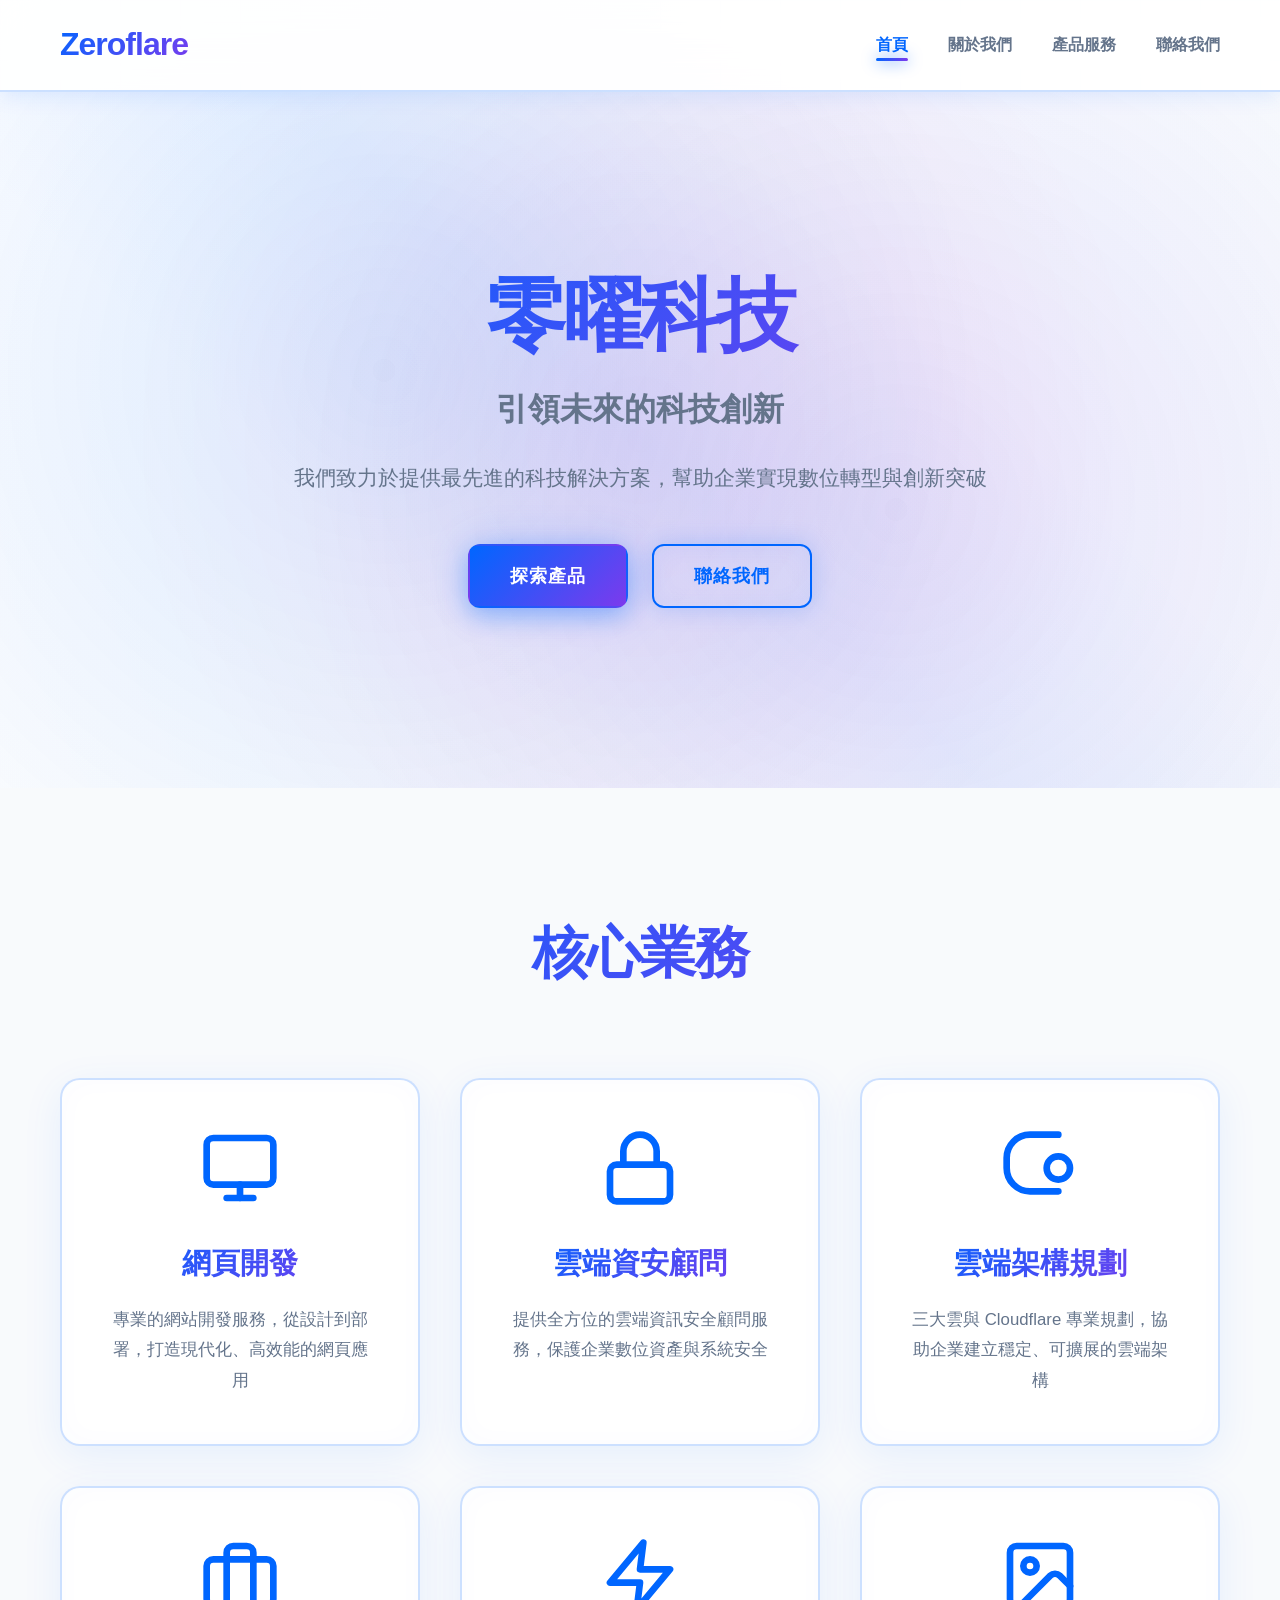
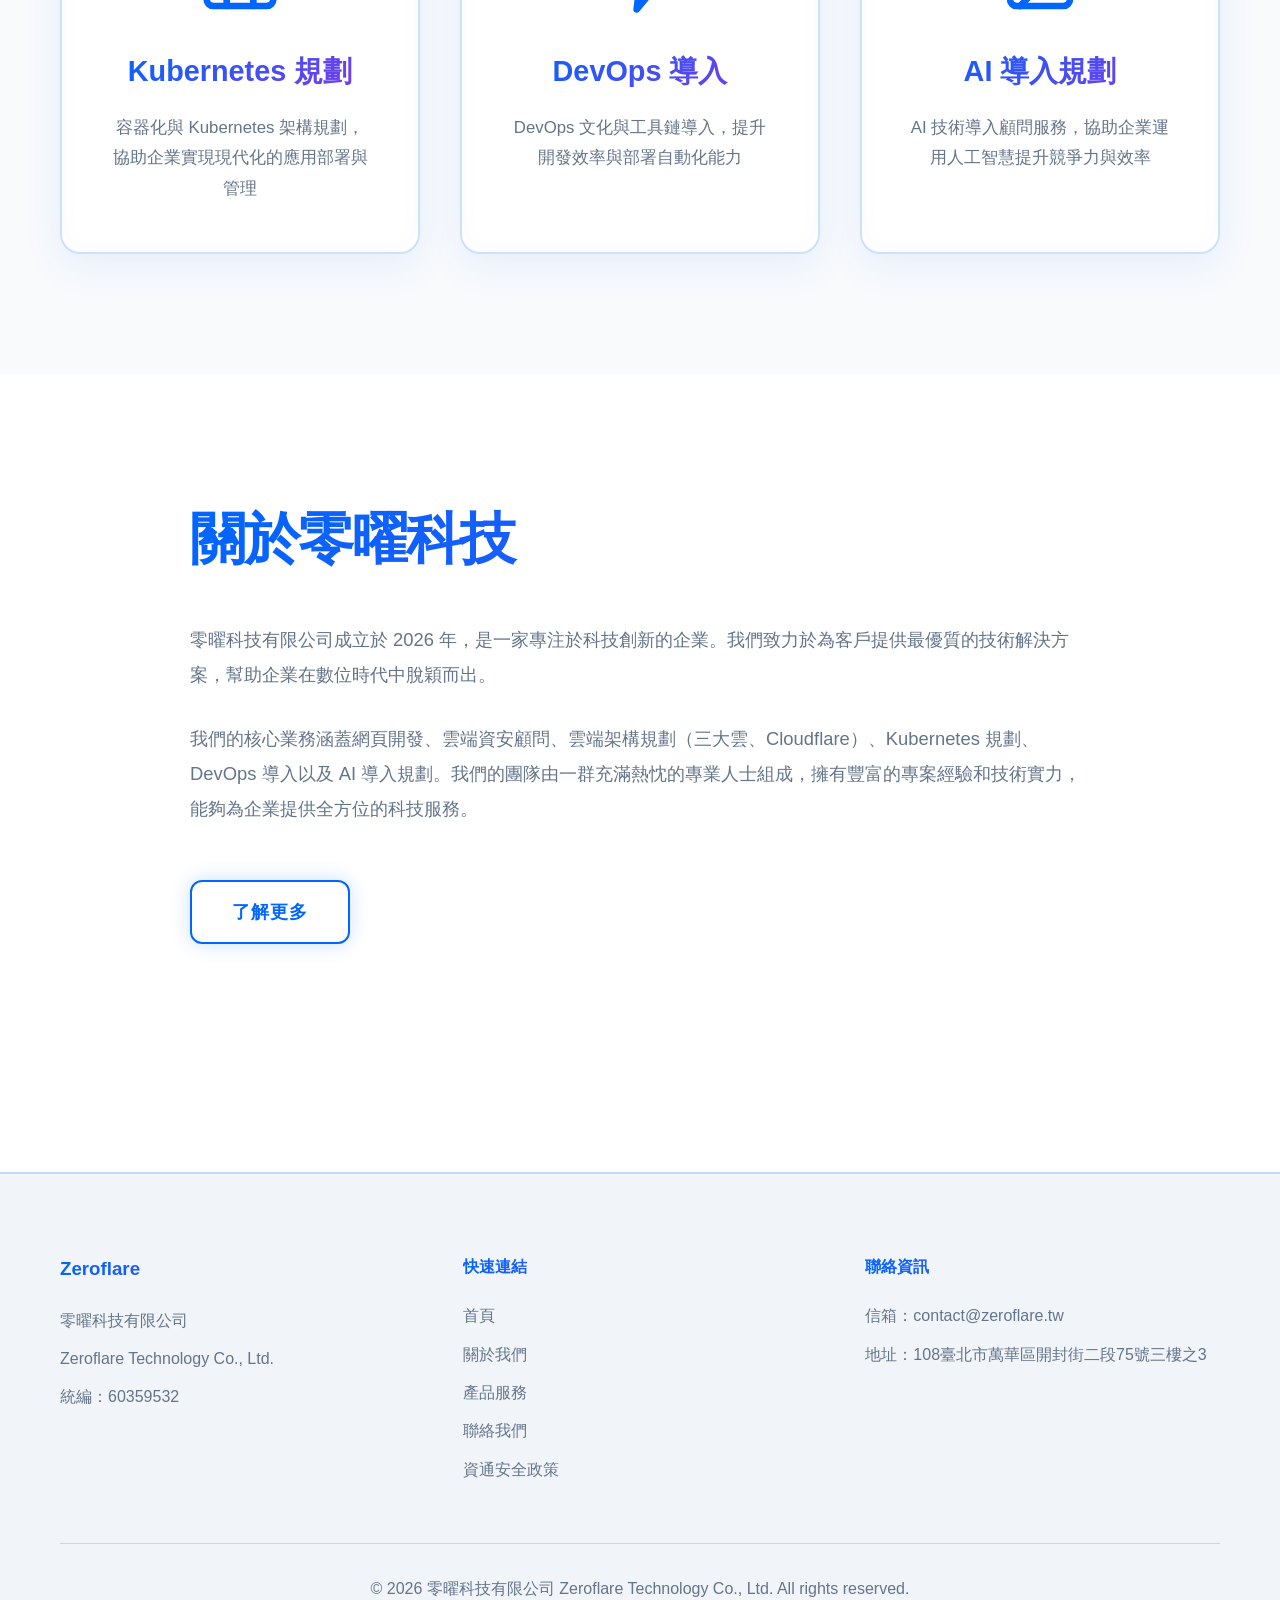
==== commit 20fb8134: "新增資通安全政策聲明頁 - 新增 security-policy.html（資通安全政策聲明 V1.0） - 各頁頁尾「快速連結」加入資通安全政策連結 - 新增政策頁卡片版面樣式，含手機版調整  Co" ====
--- a/index.html
+++ b/index.html
@@ -144,6 +144,7 @@
                         <li><a href="about.html">關於我們</a></li>
                         <li><a href="products.html">產品服務</a></li>
                         <li><a href="contact.html">聯絡我們</a></li>
+                        <li><a href="security-policy.html">資通安全政策</a></li>
                     </ul>
                 </div>
                 <div class="footer-section">
--- a/styles/main.css
+++ b/styles/main.css
@@ -1061,3 +1061,105 @@
         font-size: 2.2rem;
     }
 }
+
+/* 資通安全政策頁 */
+.policy-page {
+    background: var(--bg-light);
+}
+
+.policy-card {
+    max-width: 1040px;
+    margin: 0 auto;
+    background: var(--bg-color);
+    border: 1px solid var(--border-color);
+    border-radius: 20px;
+    box-shadow: var(--shadow);
+    padding: 4rem;
+}
+
+.policy-intro {
+    color: var(--text-color);
+    font-size: 1.1rem;
+    line-height: 2;
+    margin-bottom: 1.25rem;
+}
+
+.policy-item {
+    margin-top: 3rem;
+}
+
+.policy-item h2 {
+    position: relative;
+    padding-left: 1.5rem;
+    margin-bottom: 1rem;
+    font-size: 1.75rem;
+    color: var(--text-color);
+}
+
+.policy-item h2::before {
+    content: "";
+    position: absolute;
+    left: 0;
+    top: 0.25em;
+    bottom: 0.15em;
+    width: 6px;
+    border-radius: 3px;
+    background: linear-gradient(180deg, var(--primary-color), var(--secondary-color));
+}
+
+.policy-item p {
+    padding-left: 1.5rem;
+    color: var(--text-light);
+    font-size: 1.05rem;
+    line-height: 2;
+}
+
+.policy-meta {
+    margin-top: 3rem;
+    padding-top: 1.75rem;
+    border-top: 1px solid var(--bg-dark);
+    text-align: right;
+    color: var(--text-light);
+}
+
+@media (max-width: 768px) {
+    .policy-card {
+        padding: 2rem 1.25rem;
+        border-radius: 14px;
+    }
+    .policy-item h2 {
+        font-size: 1.3rem;
+        padding-left: 1rem;
+    }
+    .policy-item p {
+        padding-left: 1rem;
+    }
+}
+
+.policy-goals {
+    color: var(--primary-color);
+    font-size: 1.35rem;
+    font-weight: 700;
+}
+
+.policy-card > :last-child,
+.policy-card > :last-child > :last-child {
+    margin-bottom: 0;
+}
+
+.policy-goals > span,
+.policy-goals > span > span {
+    display: inline-block;
+}
+
+@media (max-width: 768px) {
+    .policy-goals {
+        font-size: 1.2rem;
+    }
+    .policy-goals > span {
+        display: block;
+    }
+    .policy-goals br {
+        display: none;
+    }
+}
